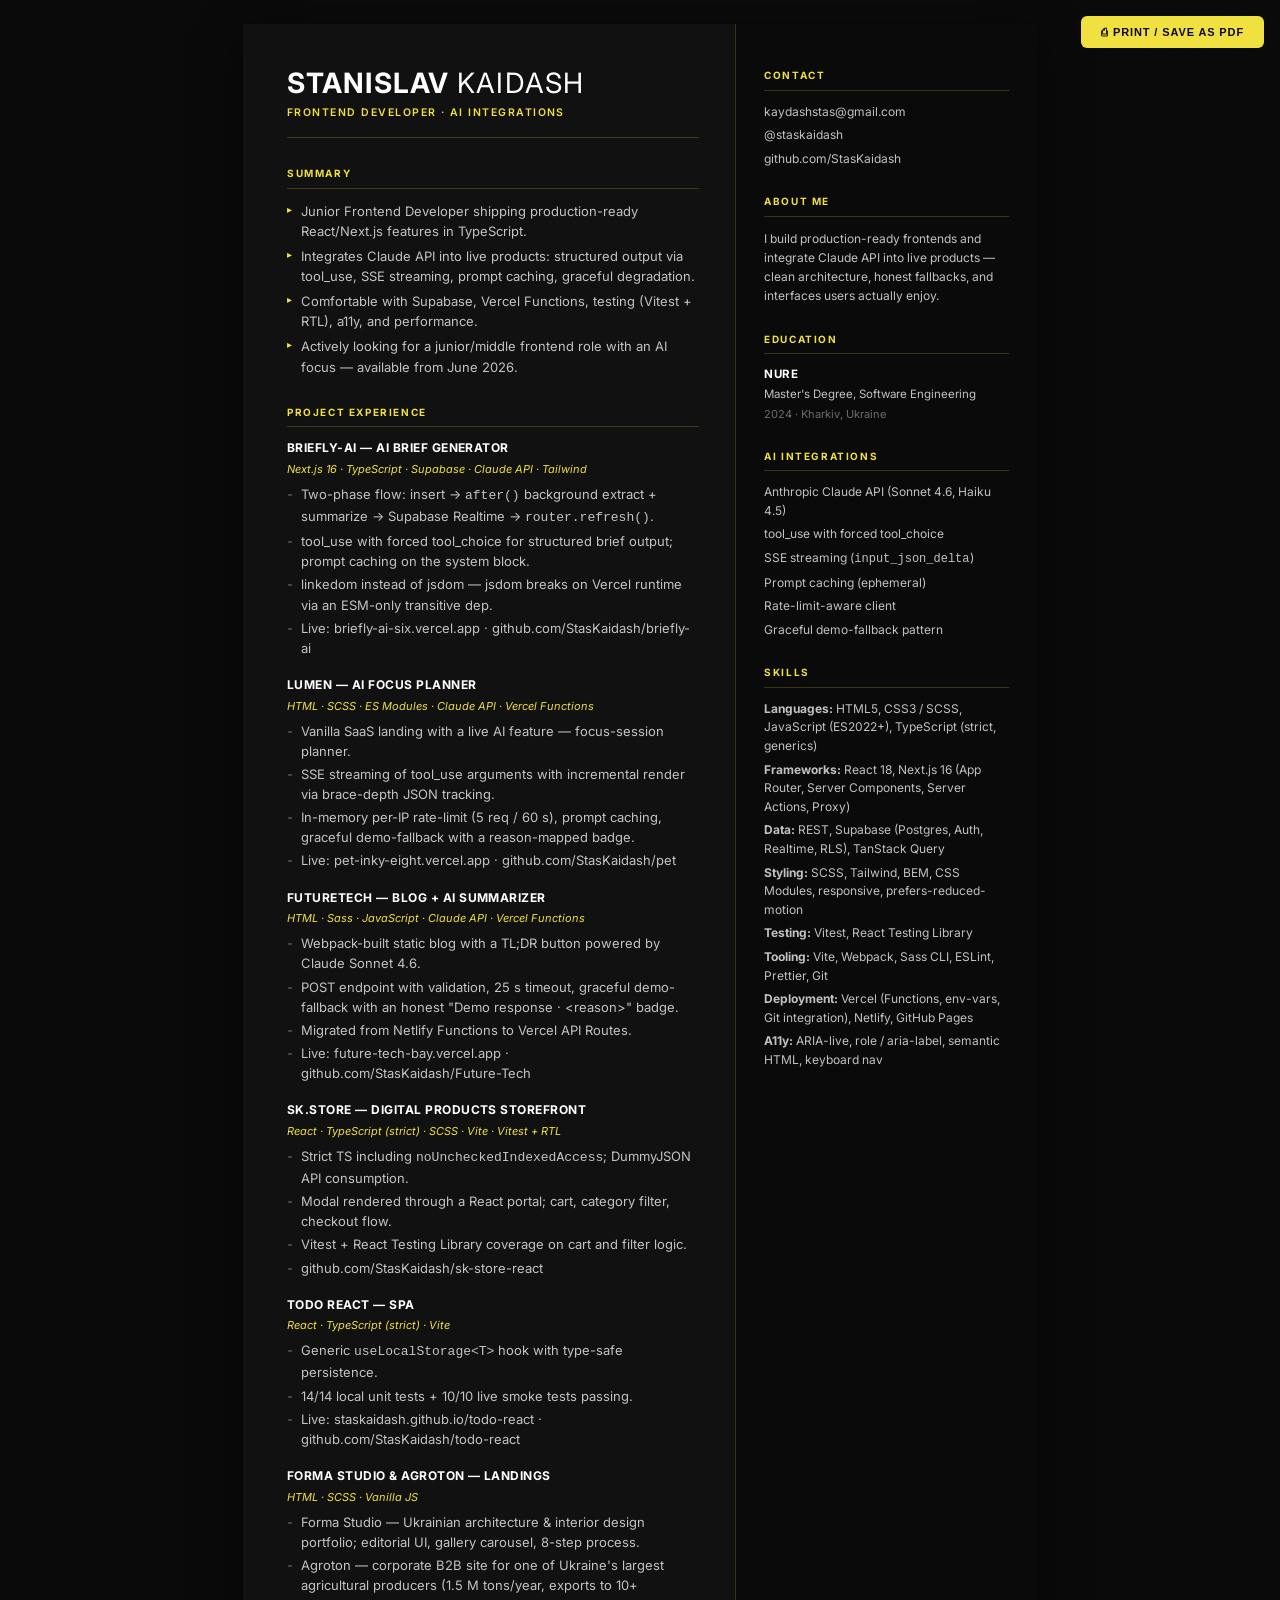
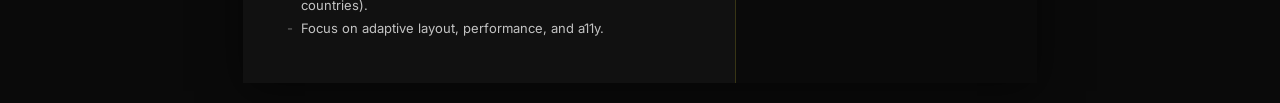
==== resume.html @ 7f5f8216 "Initial commit: portfolio site with hybrid Frontend + AI CV Static portfolio site (vanilla HTML/CSS/" ====
<!DOCTYPE html>
<html lang="en">
<head>
  <meta charset="UTF-8" />
  <meta name="viewport" content="width=device-width, initial-scale=1.0" />
  <title>Stanislav Kaidash — Frontend Developer (AI Integrations)</title>
  <meta name="description" content="Junior Frontend Developer. React/Next.js/TypeScript + Anthropic Claude API integrations. Portfolio: briefly-ai, Lumen, FutureTech." />
  <meta property="og:title" content="Stanislav Kaidash — Frontend Developer (AI Integrations)" />
  <meta property="og:description" content="Junior Frontend Developer. React/Next.js/TypeScript + Anthropic Claude API integrations. Portfolio: briefly-ai, Lumen, FutureTech." />
  <meta property="og:type" content="profile" />
  <link rel="preconnect" href="https://fonts.googleapis.com" />
  <link rel="preconnect" href="https://fonts.gstatic.com" crossorigin />
  <link href="https://fonts.googleapis.com/css2?family=Inter:wght@300;400;500;600;700&display=swap" rel="stylesheet" />
  <style>
    *, *::before, *::after { box-sizing: border-box; margin: 0; padding: 0; }

    :root {
      --bg:        #111111;
      --bg-side:   #0a0a0a;
      --accent:    #f0e040;
      --text:      rgba(255,255,255,0.75);
      --text-dim:  rgba(255,255,255,0.4);
      --white:     #ffffff;
      --divider:   rgba(240,224,64,0.2);
      --ff: 'Inter', -apple-system, BlinkMacSystemFont, 'Segoe UI', sans-serif;
    }

    body {
      background: #0a0a0a;
      font-family: var(--ff);
      color: var(--text);
      font-size: 13px;
      line-height: 1.55;
      -webkit-font-smoothing: antialiased;
    }

    /* ── Print button ── */
    .print-btn {
      position: fixed;
      top: 16px;
      right: 16px;
      background: var(--accent);
      color: #0a0a0a;
      border: none;
      padding: 10px 20px;
      font-size: 11px;
      font-weight: 700;
      letter-spacing: 0.08em;
      text-transform: uppercase;
      cursor: pointer;
      border-radius: 6px;
      z-index: 100;
      transition: opacity 0.2s, transform 0.2s;
    }
    .print-btn:hover { opacity: 0.9; transform: translateY(-1px); }

    /* ── Page ── */
    .page {
      display: flex;
      max-width: 794px;
      min-height: 1123px;
      margin: 24px auto;
      background: var(--bg);
      box-shadow: 0 8px 40px rgba(0,0,0,0.5);
    }

    /* ── Left column ── */
    .col-main {
      flex: 1 1 62%;
      padding: 44px 36px 44px 44px;
      display: flex;
      flex-direction: column;
      gap: 28px;
    }

    /* ── Right sidebar ── */
    .col-side {
      flex: 0 0 38%;
      background: var(--bg-side);
      padding: 44px 28px 44px 28px;
      display: flex;
      flex-direction: column;
      gap: 26px;
      border-left: 1px solid var(--divider);
    }

    /* ── Header ── */
    .resume-header {}
    .resume-name {
      font-size: 28px;
      font-weight: 400;
      letter-spacing: 0.04em;
      text-transform: uppercase;
      color: var(--white);
      line-height: 1.1;
    }
    .resume-name strong {
      font-weight: 700;
    }
    .resume-role {
      font-size: 10.5px;
      font-weight: 600;
      letter-spacing: 0.14em;
      text-transform: uppercase;
      color: var(--accent);
      margin-top: 6px;
    }
    .resume-divider {
      border: none;
      border-top: 1px solid var(--divider);
      margin-top: 16px;
    }

    /* ── Section ── */
    .section-title {
      font-size: 10px;
      font-weight: 700;
      letter-spacing: 0.16em;
      text-transform: uppercase;
      color: var(--accent);
      margin-bottom: 12px;
      padding-bottom: 6px;
      border-bottom: 1px solid var(--divider);
    }

    /* ── Summary ── */
    .summary-list {
      list-style: none;
      display: flex;
      flex-direction: column;
      gap: 5px;
    }
    .summary-list li {
      padding-left: 14px;
      position: relative;
      color: var(--text);
    }
    .summary-list li::before {
      content: '▸';
      position: absolute;
      left: 0;
      color: var(--accent);
      font-size: 10px;
      top: 1px;
    }

    /* ── Projects ── */
    .projects {
      display: flex;
      flex-direction: column;
      gap: 18px;
    }

    .project-title {
      font-size: 12px;
      font-weight: 700;
      color: var(--white);
      letter-spacing: 0.04em;
      text-transform: uppercase;
      margin-bottom: 3px;
    }
    .project-subtitle {
      font-size: 11px;
      color: var(--accent);
      margin-bottom: 6px;
      font-style: italic;
    }
    .project-bullets {
      list-style: none;
      display: flex;
      flex-direction: column;
      gap: 3px;
    }
    .project-bullets li {
      padding-left: 14px;
      position: relative;
      color: var(--text);
    }
    .project-bullets li::before {
      content: '-';
      position: absolute;
      left: 0;
      color: var(--text-dim);
    }

    /* ── Sidebar sections ── */
    .side-section {}

    .contact-list {
      list-style: none;
      display: flex;
      flex-direction: column;
      gap: 5px;
    }
    .contact-list li {
      color: var(--text);
      font-size: 12px;
      word-break: break-all;
    }
    .contact-list a {
      color: var(--text);
      text-decoration: none;
    }
    .contact-list a:hover { color: var(--accent); }

    .about-text {
      font-size: 12px;
      color: var(--text);
      line-height: 1.6;
    }

    .edu-school {
      font-size: 11.5px;
      font-weight: 700;
      color: var(--white);
      text-transform: uppercase;
      letter-spacing: 0.04em;
    }
    .edu-degree {
      font-size: 11.5px;
      color: var(--text);
      margin-top: 2px;
    }
    .edu-year {
      font-size: 11px;
      color: var(--text-dim);
      margin-top: 2px;
    }

    .skills-list {
      list-style: none;
      display: flex;
      flex-direction: column;
      gap: 5px;
    }
    .skills-list li {
      font-size: 12px;
      color: var(--text);
    }

    /* ── Print ── */
    @media print {
      :root {
        --bg:      #ffffff;
        --bg-side: #f5f5f5;
        --accent:  #1a1a1a;
        --text:    #333333;
        --text-dim: #666666;
        --white:   #000000;
        --divider: rgba(0,0,0,0.15);
      }
      body { background: #fff; color: #333; }
      .print-btn { display: none; }
      .page {
        margin: 0;
        box-shadow: none;
        max-width: 100%;
        min-height: 100vh;
      }
      * { -webkit-print-color-adjust: exact; print-color-adjust: exact; }
    }
  </style>
</head>
<body>

  <button class="print-btn" onclick="window.print()">⎙ Print / Save as PDF</button>

  <div class="page">

    <!-- ═══════════════ LEFT COLUMN ═══════════════ -->
    <div class="col-main">

      <header class="resume-header">
        <div class="resume-name"><strong>Stanislav</strong> Kaidash</div>
        <div class="resume-role">Frontend Developer · AI Integrations</div>
        <hr class="resume-divider" />
      </header>

      <section>
        <div class="section-title">Summary</div>
        <ul class="summary-list">
          <li>Junior Frontend Developer shipping production-ready React/Next.js features in TypeScript.</li>
          <li>Integrates Claude API into live products: structured output via tool_use, SSE streaming, prompt caching, graceful degradation.</li>
          <li>Comfortable with Supabase, Vercel Functions, testing (Vitest + RTL), a11y, and performance.</li>
          <li>Actively looking for a junior/middle frontend role with an AI focus — available from June 2026.</li>
        </ul>
      </section>

      <section>
        <div class="section-title">Project Experience</div>
        <div class="projects">

          <div class="project">
            <div class="project-title">briefly-ai — AI brief generator</div>
            <div class="project-subtitle">Next.js 16 · TypeScript · Supabase · Claude API · Tailwind</div>
            <ul class="project-bullets">
              <li>Two-phase flow: insert → <code>after()</code> background extract + summarize → Supabase Realtime → <code>router.refresh()</code>.</li>
              <li>tool_use with forced tool_choice for structured brief output; prompt caching on the system block.</li>
              <li>linkedom instead of jsdom — jsdom breaks on Vercel runtime via an ESM-only transitive dep.</li>
              <li>Live: briefly-ai-six.vercel.app · github.com/StasKaidash/briefly-ai</li>
            </ul>
          </div>

          <div class="project">
            <div class="project-title">Lumen — AI Focus Planner</div>
            <div class="project-subtitle">HTML · SCSS · ES Modules · Claude API · Vercel Functions</div>
            <ul class="project-bullets">
              <li>Vanilla SaaS landing with a live AI feature — focus-session planner.</li>
              <li>SSE streaming of tool_use arguments with incremental render via brace-depth JSON tracking.</li>
              <li>In-memory per-IP rate-limit (5 req / 60 s), prompt caching, graceful demo-fallback with a reason-mapped badge.</li>
              <li>Live: pet-inky-eight.vercel.app · github.com/StasKaidash/pet</li>
            </ul>
          </div>

          <div class="project">
            <div class="project-title">FutureTech — Blog + AI Summarizer</div>
            <div class="project-subtitle">HTML · Sass · JavaScript · Claude API · Vercel Functions</div>
            <ul class="project-bullets">
              <li>Webpack-built static blog with a TL;DR button powered by Claude Sonnet 4.6.</li>
              <li>POST endpoint with validation, 25 s timeout, graceful demo-fallback with an honest "Demo response · &lt;reason&gt;" badge.</li>
              <li>Migrated from Netlify Functions to Vercel API Routes.</li>
              <li>Live: future-tech-bay.vercel.app · github.com/StasKaidash/Future-Tech</li>
            </ul>
          </div>

          <div class="project">
            <div class="project-title">SK.store — Digital Products Storefront</div>
            <div class="project-subtitle">React · TypeScript (strict) · SCSS · Vite · Vitest + RTL</div>
            <ul class="project-bullets">
              <li>Strict TS including <code>noUncheckedIndexedAccess</code>; DummyJSON API consumption.</li>
              <li>Modal rendered through a React portal; cart, category filter, checkout flow.</li>
              <li>Vitest + React Testing Library coverage on cart and filter logic.</li>
              <li>github.com/StasKaidash/sk-store-react</li>
            </ul>
          </div>

          <div class="project">
            <div class="project-title">Todo React — SPA</div>
            <div class="project-subtitle">React · TypeScript (strict) · Vite</div>
            <ul class="project-bullets">
              <li>Generic <code>useLocalStorage&lt;T&gt;</code> hook with type-safe persistence.</li>
              <li>14/14 local unit tests + 10/10 live smoke tests passing.</li>
              <li>Live: staskaidash.github.io/todo-react · github.com/StasKaidash/todo-react</li>
            </ul>
          </div>

          <div class="project">
            <div class="project-title">Forma Studio &amp; Agroton — Landings</div>
            <div class="project-subtitle">HTML · SCSS · Vanilla JS</div>
            <ul class="project-bullets">
              <li>Forma Studio — Ukrainian architecture &amp; interior design portfolio; editorial UI, gallery carousel, 8-step process.</li>
              <li>Agroton — corporate B2B site for one of Ukraine's largest agricultural producers (1.5 M tons/year, exports to 10+ countries).</li>
              <li>Focus on adaptive layout, performance, and a11y.</li>
            </ul>
          </div>

        </div>
      </section>

    </div>

    <!-- ═══════════════ SIDEBAR ═══════════════ -->
    <aside class="col-side">

      <div class="side-section">
        <div class="section-title">Contact</div>
        <ul class="contact-list">
          <li><a href="mailto:kaydashstas@gmail.com">kaydashstas@gmail.com</a></li>
          <li><a href="https://t.me/staskaidash" target="_blank" rel="noopener noreferrer">@staskaidash</a></li>
          <li><a href="https://github.com/StasKaidash" target="_blank" rel="noopener noreferrer">github.com/StasKaidash</a></li>
        </ul>
      </div>

      <div class="side-section">
        <div class="section-title">About Me</div>
        <p class="about-text">
          I build production-ready frontends and integrate Claude API into live products — clean architecture, honest fallbacks, and interfaces users actually enjoy.
        </p>
      </div>

      <div class="side-section">
        <div class="section-title">Education</div>
        <div class="edu-school">NURE</div>
        <div class="edu-degree">Master's Degree, Software Engineering</div>
        <div class="edu-year">2024 · Kharkiv, Ukraine</div>
      </div>

      <div class="side-section">
        <div class="section-title">AI Integrations</div>
        <ul class="skills-list">
          <li>Anthropic Claude API (Sonnet 4.6, Haiku 4.5)</li>
          <li>tool_use with forced tool_choice</li>
          <li>SSE streaming (<code>input_json_delta</code>)</li>
          <li>Prompt caching (ephemeral)</li>
          <li>Rate-limit-aware client</li>
          <li>Graceful demo-fallback pattern</li>
        </ul>
      </div>

      <div class="side-section">
        <div class="section-title">Skills</div>
        <ul class="skills-list">
          <li><strong>Languages:</strong> HTML5, CSS3 / SCSS, JavaScript (ES2022+), TypeScript (strict, generics)</li>
          <li><strong>Frameworks:</strong> React 18, Next.js 16 (App Router, Server Components, Server Actions, Proxy)</li>
          <li><strong>Data:</strong> REST, Supabase (Postgres, Auth, Realtime, RLS), TanStack Query</li>
          <li><strong>Styling:</strong> SCSS, Tailwind, BEM, CSS Modules, responsive, prefers-reduced-motion</li>
          <li><strong>Testing:</strong> Vitest, React Testing Library</li>
          <li><strong>Tooling:</strong> Vite, Webpack, Sass CLI, ESLint, Prettier, Git</li>
          <li><strong>Deployment:</strong> Vercel (Functions, env-vars, Git integration), Netlify, GitHub Pages</li>
          <li><strong>A11y:</strong> ARIA-live, role / aria-label, semantic HTML, keyboard nav</li>
        </ul>
      </div>

    </aside>

  </div>

</body>
</html>
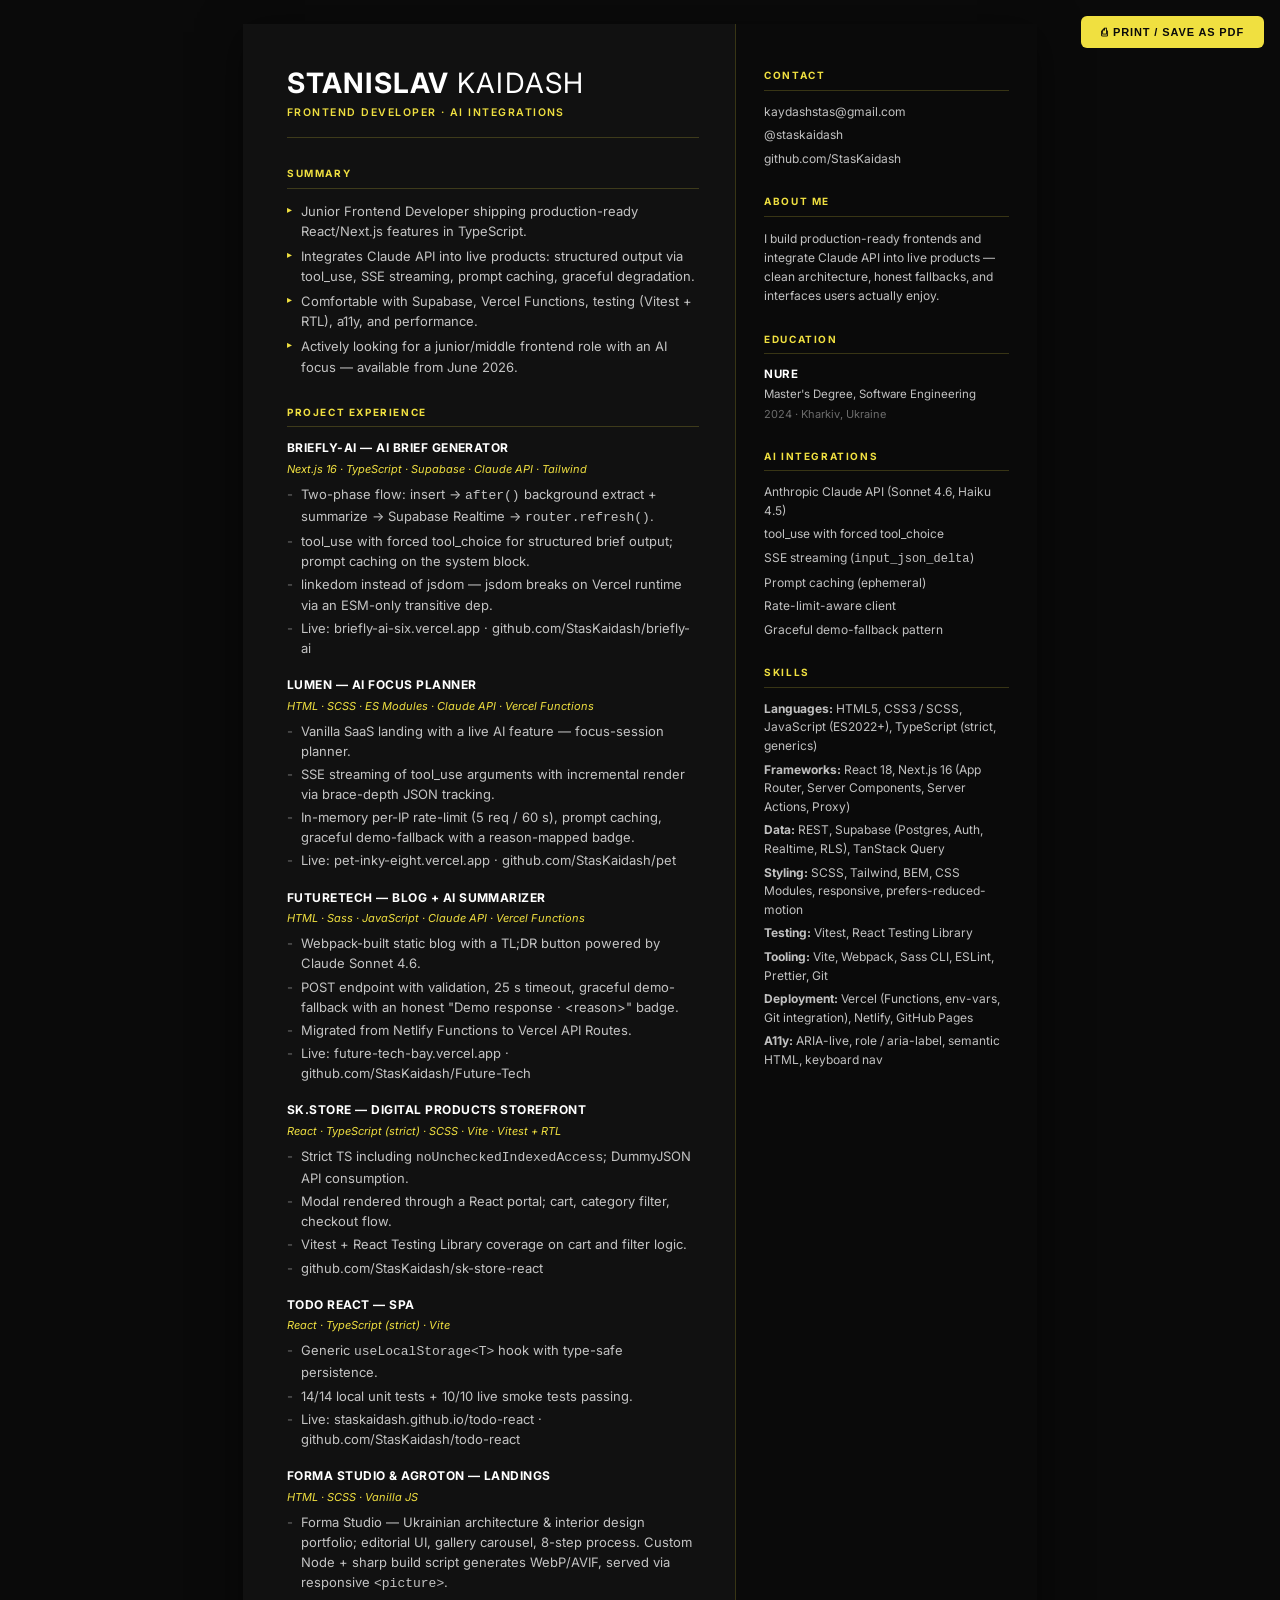
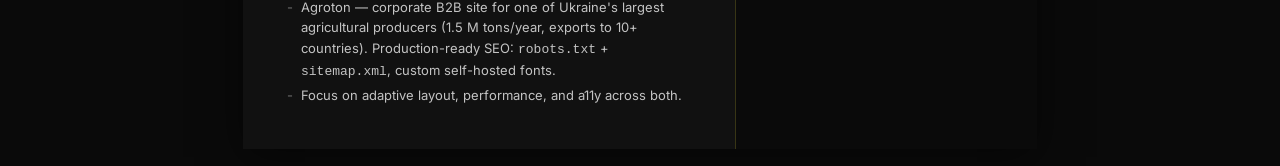
==== commit 6c29887c: "feat(cards): expand Forma Studio and Agroton skills Both cards previously only listed HTML/CSS/JS — " ====
--- a/resume.html
+++ b/resume.html
@@ -348,9 +348,9 @@
             <div class="project-title">Forma Studio &amp; Agroton — Landings</div>
             <div class="project-subtitle">HTML · SCSS · Vanilla JS</div>
             <ul class="project-bullets">
-              <li>Forma Studio — Ukrainian architecture &amp; interior design portfolio; editorial UI, gallery carousel, 8-step process.</li>
-              <li>Agroton — corporate B2B site for one of Ukraine's largest agricultural producers (1.5 M tons/year, exports to 10+ countries).</li>
-              <li>Focus on adaptive layout, performance, and a11y.</li>
+              <li>Forma Studio — Ukrainian architecture &amp; interior design portfolio; editorial UI, gallery carousel, 8-step process. Custom Node + sharp build script generates WebP/AVIF, served via responsive <code>&lt;picture&gt;</code>.</li>
+              <li>Agroton — corporate B2B site for one of Ukraine's largest agricultural producers (1.5 M tons/year, exports to 10+ countries). Production-ready SEO: <code>robots.txt</code> + <code>sitemap.xml</code>, custom self-hosted fonts.</li>
+              <li>Focus on adaptive layout, performance, and a11y across both.</li>
             </ul>
           </div>
 
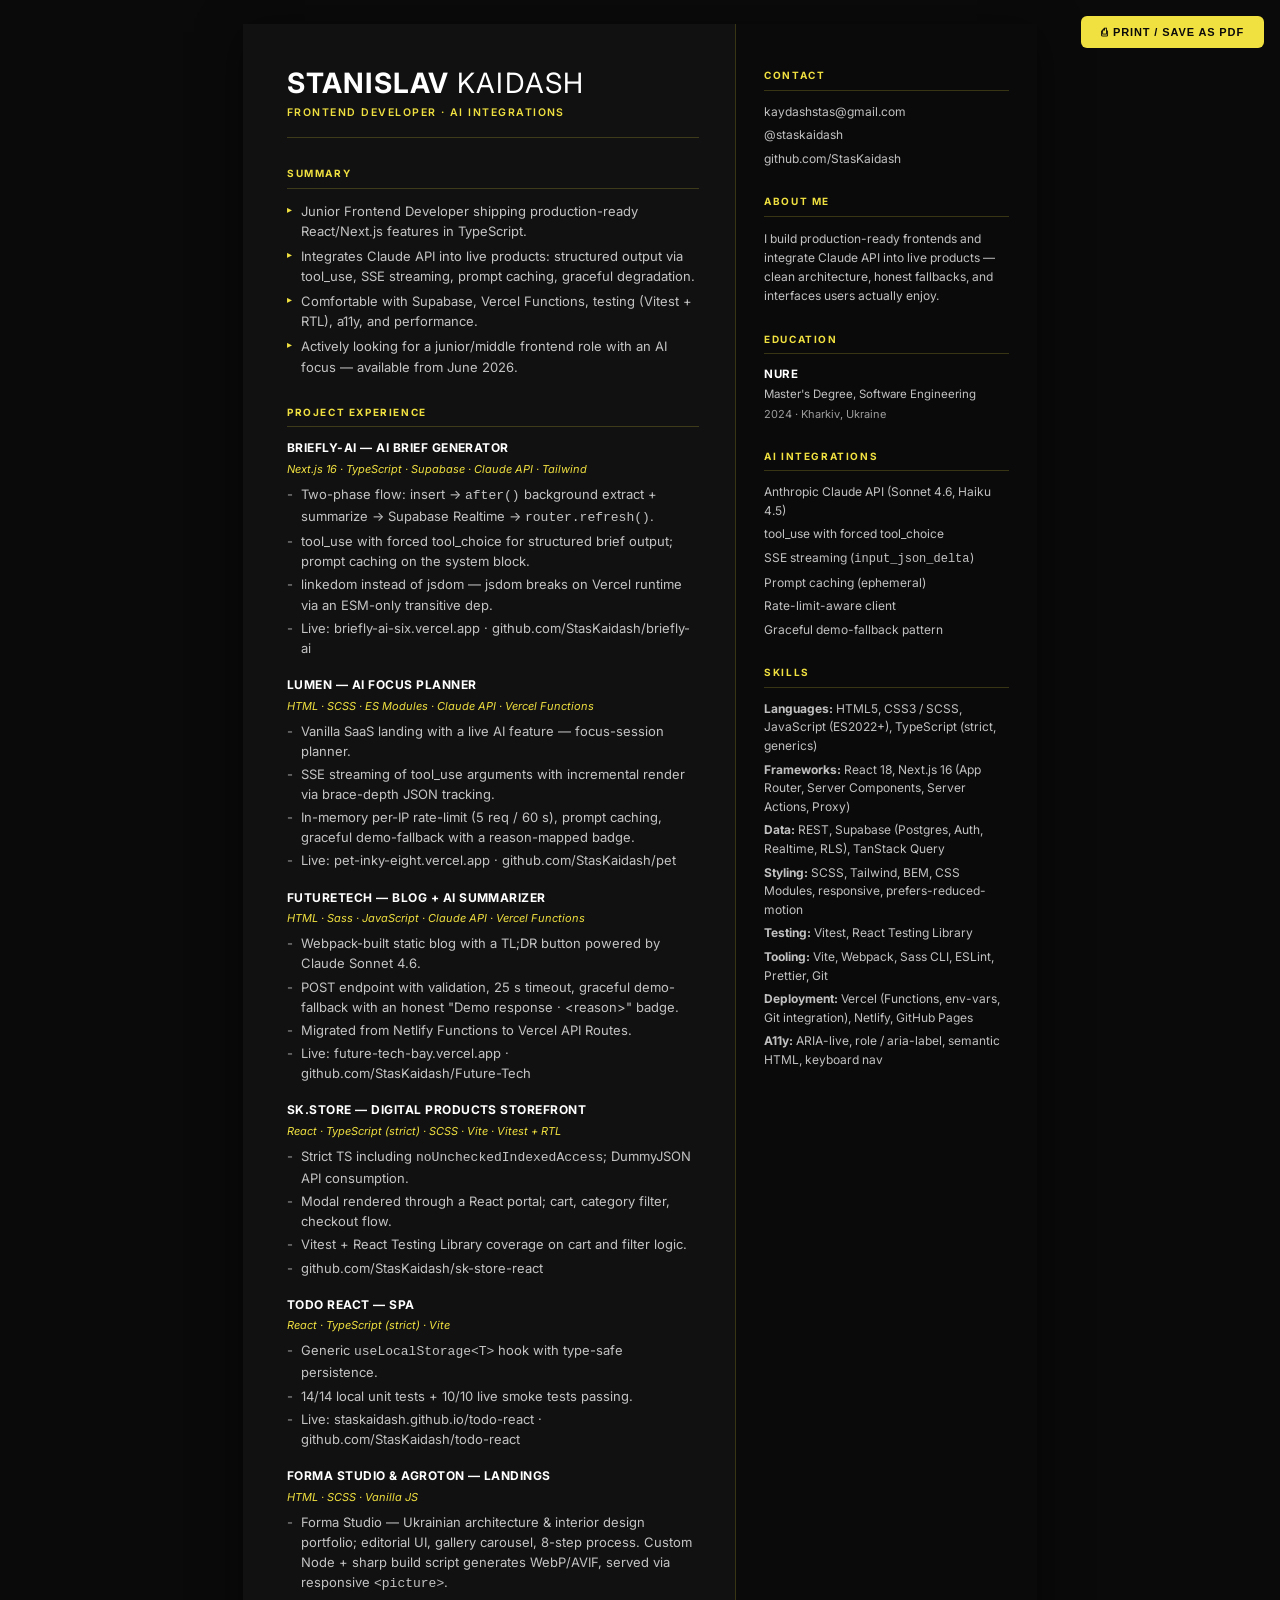
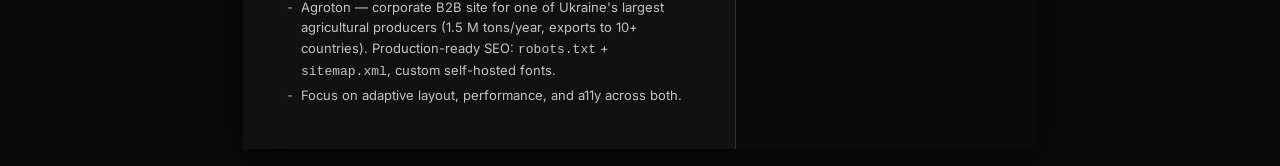
==== commit 11eae4da: "fix: address Argus audit findings (a11y, mobile, print, perf) Critical: - C1/C5: mobile hero overflo" ====
--- a/resume.html
+++ b/resume.html
@@ -8,9 +8,13 @@
   <meta property="og:title" content="Stanislav Kaidash — Frontend Developer (AI Integrations)" />
   <meta property="og:description" content="Junior Frontend Developer. React/Next.js/TypeScript + Anthropic Claude API integrations. Portfolio: briefly-ai, Lumen, FutureTech." />
   <meta property="og:type" content="profile" />
+  <meta name="twitter:card" content="summary_large_image" />
+  <meta name="twitter:title" content="Stanislav Kaidash — Frontend Developer (AI Integrations)" />
+  <meta name="twitter:description" content="Junior Frontend Developer. React/Next.js/TypeScript + Anthropic Claude API integrations." />
   <link rel="preconnect" href="https://fonts.googleapis.com" />
   <link rel="preconnect" href="https://fonts.gstatic.com" crossorigin />
   <link href="https://fonts.googleapis.com/css2?family=Inter:wght@300;400;500;600;700&display=swap" rel="stylesheet" />
+  <link rel="icon" href="data:image/svg+xml,<svg xmlns='http://www.w3.org/2000/svg' viewBox='0 0 100 100'><text y='.9em' font-size='90' fill='%23f0e040'>S</text></svg>" />
   <style>
     *, *::before, *::after { box-sizing: border-box; margin: 0; padding: 0; }
 
@@ -19,7 +23,7 @@
       --bg-side:   #0a0a0a;
       --accent:    #f0e040;
       --text:      rgba(255,255,255,0.75);
-      --text-dim:  rgba(255,255,255,0.4);
+      --text-dim:  rgba(255,255,255,0.6);
       --white:     #ffffff;
       --divider:   rgba(240,224,64,0.2);
       --ff: 'Inter', -apple-system, BlinkMacSystemFont, 'Segoe UI', sans-serif;
@@ -85,7 +89,6 @@
     }
 
     /* ── Header ── */
-    .resume-header {}
     .resume-name {
       font-size: 28px;
       font-weight: 400;
@@ -184,8 +187,6 @@
     }
 
     /* ── Sidebar sections ── */
-    .side-section {}
-
     .contact-list {
       list-style: none;
       display: flex;
@@ -238,25 +239,74 @@
       color: var(--text);
     }
 
-    /* ── Print ── */
+    /* ── Mobile (< 720px) — single column, no fixed width ── */
+    @media (max-width: 719px) {
+      .page {
+        flex-direction: column;
+        max-width: 100%;
+        min-height: auto;
+        margin: 0;
+        box-shadow: none;
+      }
+      .col-main {
+        flex: 1 1 auto;
+        padding: 32px 22px;
+        gap: 24px;
+      }
+      .col-side {
+        flex: 1 1 auto;
+        padding: 32px 22px;
+        border-left: none;
+        border-top: 1px solid var(--divider);
+        gap: 22px;
+      }
+      .print-btn {
+        top: 8px;
+        right: 8px;
+        padding: 7px 12px;
+        font-size: 10px;
+      }
+      .resume-name { font-size: 24px; }
+      body { font-size: 12.5px; }
+    }
+
+    /* ── Print — single column so page 2 has no empty sidebar ── */
     @media print {
       :root {
         --bg:      #ffffff;
-        --bg-side: #f5f5f5;
+        --bg-side: #ffffff;
         --accent:  #1a1a1a;
         --text:    #333333;
-        --text-dim: #666666;
+        --text-dim: #555555;
         --white:   #000000;
         --divider: rgba(0,0,0,0.15);
       }
-      body { background: #fff; color: #333; }
+      body { background: #fff; color: #333; font-size: 11.5px; }
       .print-btn { display: none; }
       .page {
+        display: block;
         margin: 0;
         box-shadow: none;
         max-width: 100%;
-        min-height: 100vh;
-      }
+        min-height: auto;
+      }
+      .col-main {
+        padding: 18mm 16mm 8mm 16mm;
+        gap: 16px;
+      }
+      .col-side {
+        padding: 0 16mm 16mm 16mm;
+        background: transparent;
+        border-left: none;
+        border-top: 1px solid var(--divider);
+        margin-top: 18px;
+        padding-top: 16px;
+        gap: 14px;
+      }
+      .project { break-inside: avoid; page-break-inside: avoid; }
+      .side-section { break-inside: avoid; page-break-inside: avoid; }
+      .projects { gap: 12px; }
+      .section-title { margin-bottom: 8px; padding-bottom: 4px; }
       * { -webkit-print-color-adjust: exact; print-color-adjust: exact; }
     }
   </style>
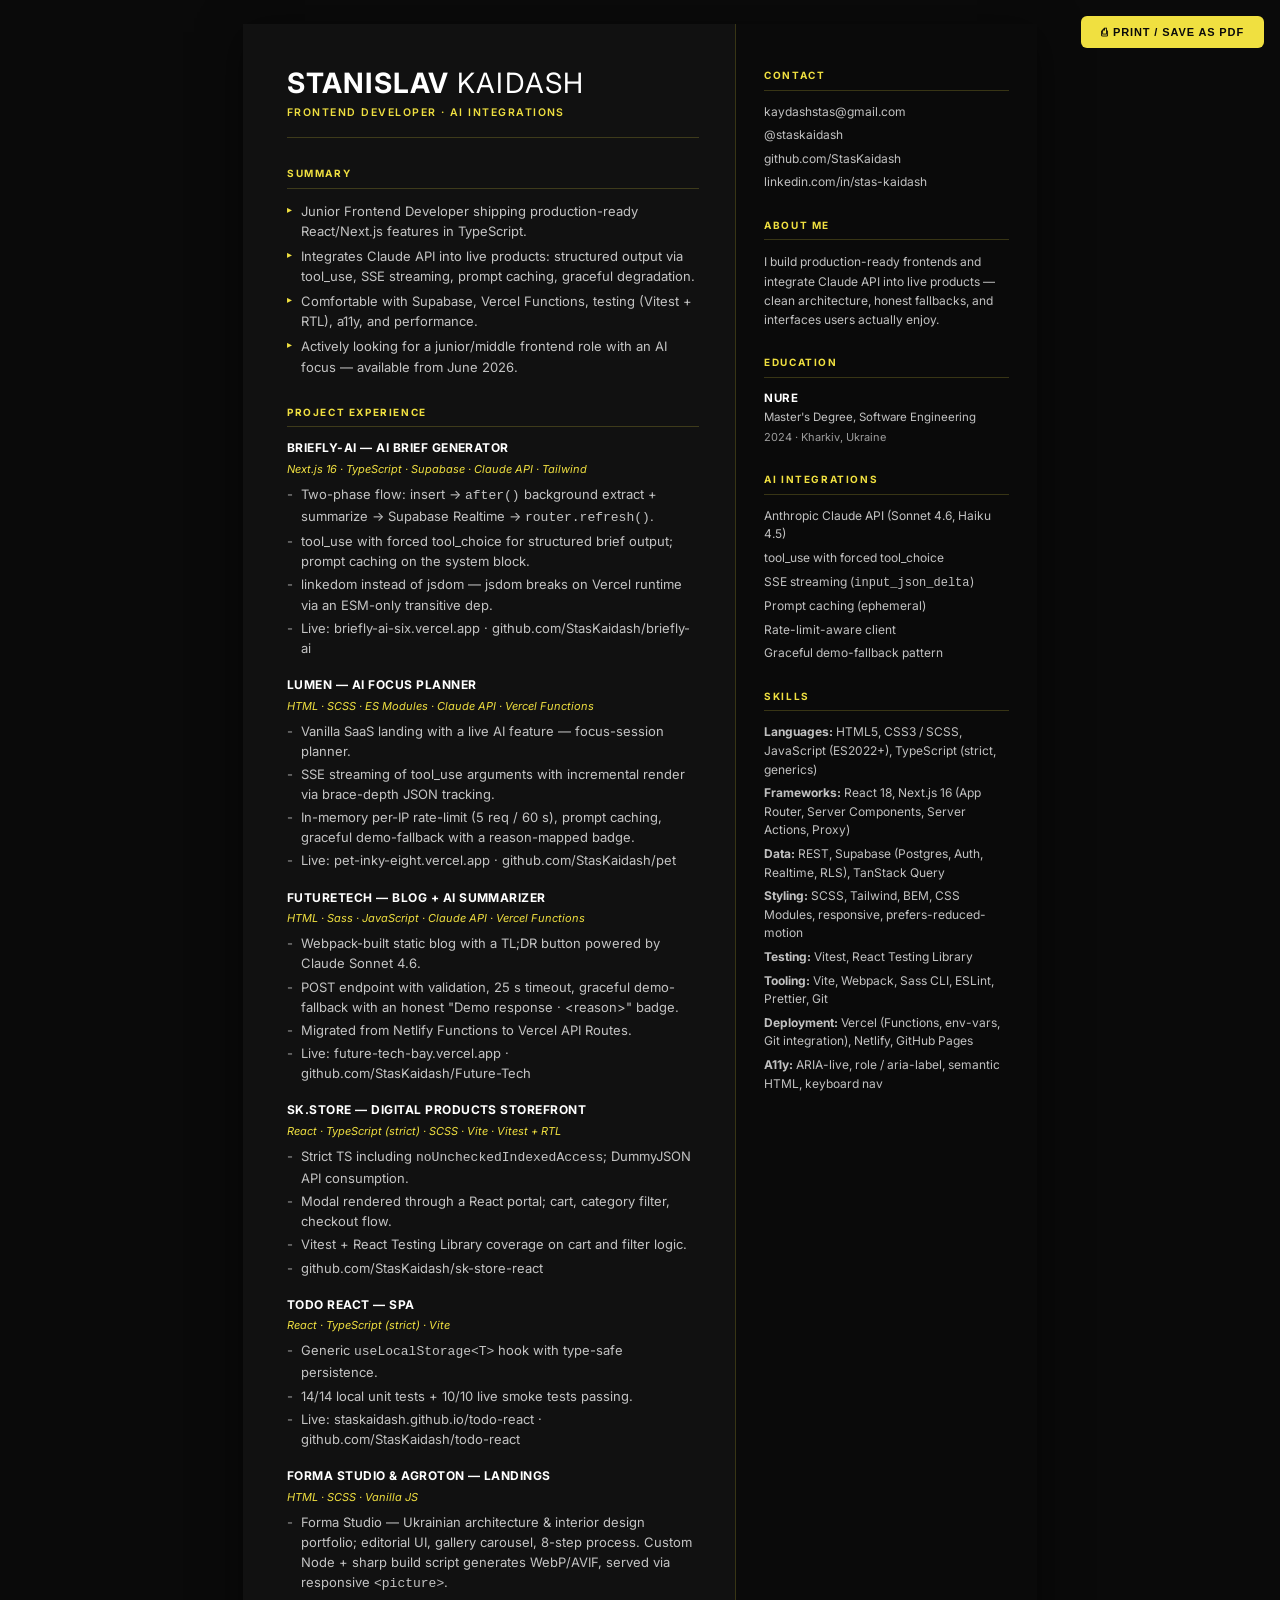
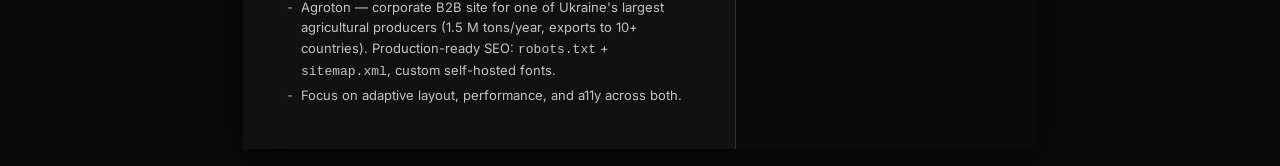
==== commit 9a58d656: "add LinkedIn contact link to portfolio and resume sidebar" ====
--- a/resume.html
+++ b/resume.html
@@ -418,6 +418,7 @@
           <li><a href="mailto:kaydashstas@gmail.com">kaydashstas@gmail.com</a></li>
           <li><a href="https://t.me/staskaidash" target="_blank" rel="noopener noreferrer">@staskaidash</a></li>
           <li><a href="https://github.com/StasKaidash" target="_blank" rel="noopener noreferrer">github.com/StasKaidash</a></li>
+          <li><a href="https://www.linkedin.com/in/%D1%81%D1%82%D0%B0%D1%81-%D0%BA%D0%B0%D0%B9%D0%B4%D0%B0%D1%88-001813176/" target="_blank" rel="noopener noreferrer">linkedin.com/in/stas-kaidash</a></li>
         </ul>
       </div>
 
